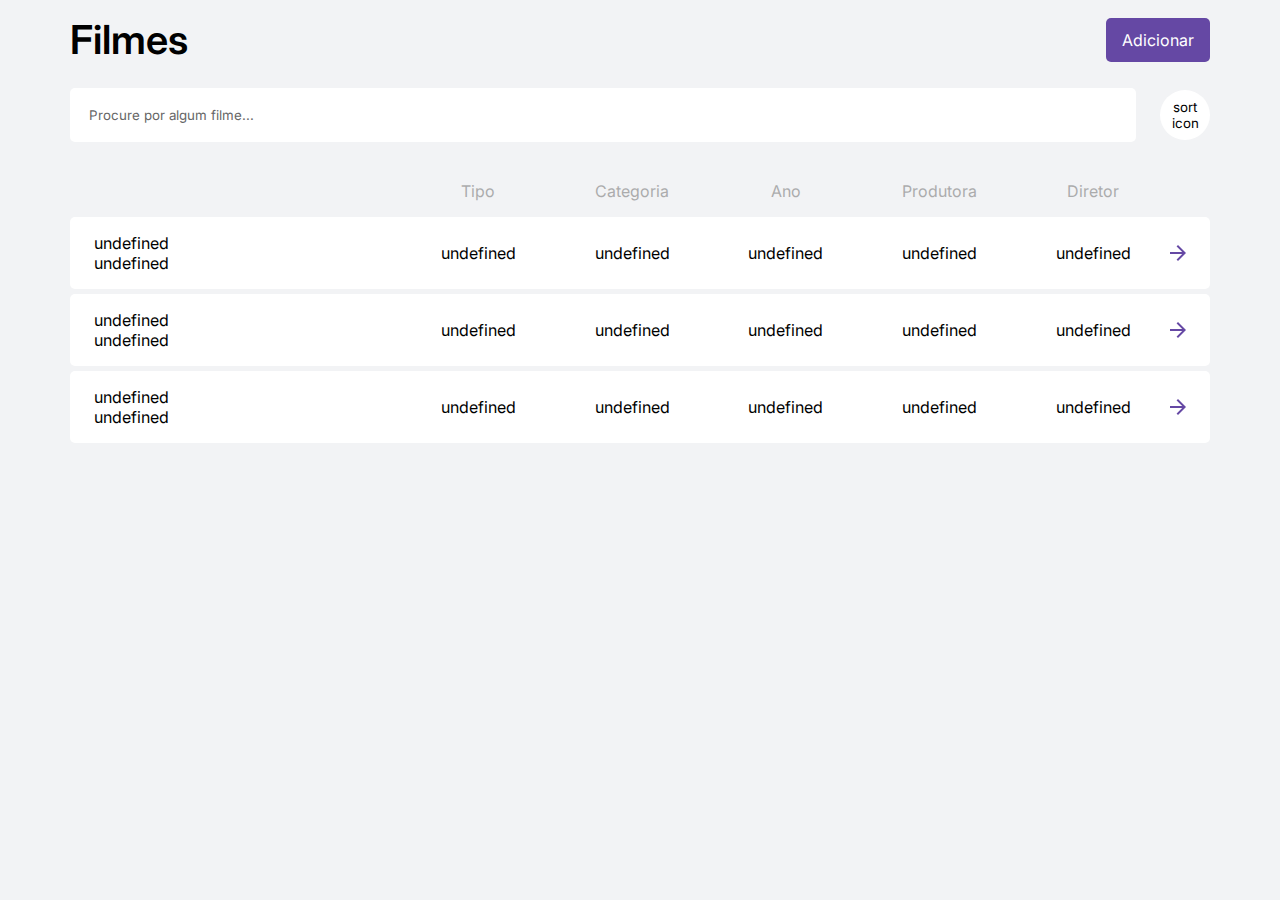
==== src/html/index.html @ e517c06e "add main page to the project" ====
<!DOCTYPE html>
<html lang="en">

  <head>
    <meta charset="UTF-8">
    <meta http-equiv="X-UA-Compatible" content="IE=edge">
    <meta name="viewport" content="width=device-width, initial-scale=1.0">
    <title>Catálogo de filmes</title>
    <link rel="preconnect" href="https://fonts.gstatic.com">
    <link href="https://fonts.googleapis.com/css2?family=Inter:wght@400;500;600&display=swap" rel="stylesheet">
    <link rel="stylesheet" href="../css/global.css">
    <script src="../script/ListItem.js"></script>
  </head>

  <body>
    <div class="horizontal-container">
      <h1>Filmes</h1>
      <button class="add-button">Adicionar</button>
    </div>
    <div class="filter-container">
      <input type="text" placeholder="Procure por algum filme...">
      <div class="show-desktop">
        <button class="sort-button">
          sort icon
        </button>
      </div>
    </div>
    <div class="list-container">
      <div class="header hide-md">
        <div></div>
        <div >Tipo</div>
        <div>Categoria</div>
        <div>Ano</div>
        <div>Produtora</div>
        <div>Diretor</div>
        <div class="arrow-container"></div>
      </div>
      <list-item name='abacate' />
      <list-item />
      <list-item />
    </div>
  </body>

</html>
---- src/css/global.css ----
* {
  margin: 0;
  padding: 0;
  font-family: 'Inter', sans-serif;
  border: none;
}

body {
  max-width: 1140px;
  margin: 0 auto;
  padding: 1rem 0;
  background: #F2F3F5;
}

@media screen and (max-width: 720px) {
  body {
    padding: 1rem 1rem;
  }
}

@media screen and (max-width: 720px) {
  .hide-md {
    display: none !important;
  }
}

.horizontal-container {
  display: flex;
  align-items: center;
  justify-content: space-between;
}

h1 {
  font-weight: 600;
  font-size: 40px;
  line-height: 48px;
  color: #000000;
}

.add-button {
  font-weight: 400;
  font-size: 16px;
  line-height: 19px;
  color: #FFFFFF;
  padding: 0.8rem 1rem;
  background-color: #6548A4;
  border-radius: 5px;
}

.filter-container {
  margin: 1.5rem 0;
  display: flex;
  align-items: center;
  justify-content: space-between;
}

.filter-container > input {
  padding: 1.2rem;
  background: #FFFFFF;
  color: #000000;
  flex: 1;
  margin-right: 1.5rem;
  border-radius: 5px;
}

.filter-container > input::placeholder {
  color: #666;
}

.filter-container > div > button {
  width: 50px;
  height: 50px;
  background: #fff;
  display: flex;
  align-items: center;
  justify-content: space-between;
  border-radius: 50%;
  cursor: pointer;
}

.list-container {
  display: flex;
  flex-direction: column;
  box-sizing: border-box;
}

.list-container .header {
  display: flex;
  width: 100%;
  justify-content: space-between;
  align-items: center;
  font-style: normal;
  font-weight: 400;
  font-size: 16px;
  line-height: 19px;
  color: #666666;
  opacity: 0.5;
  padding: 1rem 1.5rem;
  box-sizing: border-box;
}

.list-container .list-item {
  display: flex;
  width: 100%;
  justify-content: space-between;
  align-items: center;
  background-color: #fff;
  border-radius: 5px;
  margin-bottom: 0.5rem;
  padding: 1rem 1.5rem;  
  box-sizing: border-box;
  margin-bottom: 0.3rem;
  cursor: pointer;
}

.list-container .header > div:not(:last-child) {
  width: 100%;
  flex: 1;
  text-align: center;
}

.list-container .list-item > div:not(:last-child)  {
  width: 100%;
  flex: 1;
  text-align: center;
}

.list-container .header > div:first-child {
  width: 100%;
  flex: 2;
  text-align: left;
}

.list-container .list-item > div:first-child {
  width: 100%;
  flex: 2;
  text-align: left;
}

.arrow-container {
  flex-grow: initial;
  width: 16px !important;
  height: 16px;
}

.arrow-container > img {
  width: 16px !important;
  height: 16px;
}
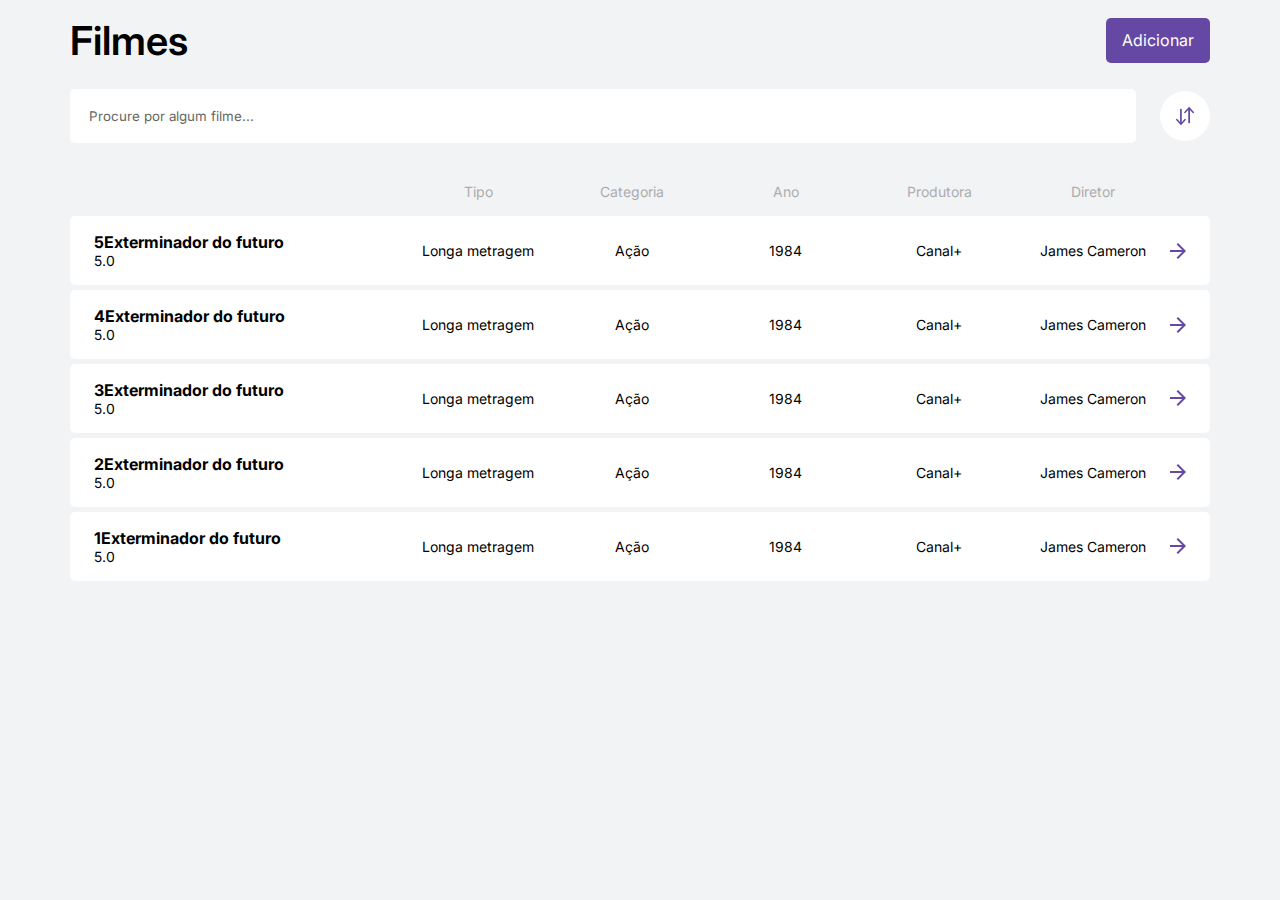
==== commit e11cbcc4: "add details, sort and filter" ====
--- a/src/html/index.html
+++ b/src/html/index.html
@@ -9,7 +9,7 @@
     <link rel="preconnect" href="https://fonts.gstatic.com">
     <link href="https://fonts.googleapis.com/css2?family=Inter:wght@400;500;600&display=swap" rel="stylesheet">
     <link rel="stylesheet" href="../css/global.css">
-    <script src="../script/ListItem.js"></script>
+    <script src="../script/ListItem.js"></script>    
   </head>
 
   <body>
@@ -18,10 +18,10 @@
       <button class="add-button">Adicionar</button>
     </div>
     <div class="filter-container">
-      <input type="text" placeholder="Procure por algum filme...">
+      <input class="text-input" type="text" placeholder="Procure por algum filme..." oninput="onFilterChange(this.value)">
       <div class="show-desktop">
-        <button class="sort-button">
-          sort icon
+        <button class="sort-button" onclick="onSortButtonClick()">
+          <img src="../assets/sort.png" alt="Ordenar"/>
         </button>
       </div>
     </div>
@@ -35,10 +35,9 @@
         <div>Diretor</div>
         <div class="arrow-container"></div>
       </div>
-      <list-item name='abacate' />
-      <list-item />
-      <list-item />
+      <div id="items"></div>
     </div>
   </body>
+  <script src="../script/index.js"></script>
 
 </html>--- a/src/css/global.css
+++ b/src/css/global.css
@@ -33,8 +33,13 @@
 h1 {
   font-weight: 600;
   font-size: 40px;
-  line-height: 48px;
   color: #000000;
+}
+
+@media screen and (max-width: 720px) {
+  h1 {
+    font-size: 20px;
+  }
 }
 
 .add-button {
@@ -54,7 +59,7 @@
   justify-content: space-between;
 }
 
-.filter-container > input {
+.text-input {
   padding: 1.2rem;
   background: #FFFFFF;
   color: #000000;
@@ -63,19 +68,23 @@
   border-radius: 5px;
 }
 
-.filter-container > input::placeholder {
+.text-input::placeholder {
   color: #666;
 }
 
-.filter-container > div > button {
+.filter-container .sort-button {
   width: 50px;
   height: 50px;
   background: #fff;
   display: flex;
   align-items: center;
-  justify-content: space-between;
+  justify-content: center;
   border-radius: 50%;
   cursor: pointer;
+}
+
+.filter-container .sort-button > img {
+  height: 18px;
 }
 
 .list-container {
@@ -91,8 +100,7 @@
   align-items: center;
   font-style: normal;
   font-weight: 400;
-  font-size: 16px;
-  line-height: 19px;
+  font-size: 14px;
   color: #666666;
   opacity: 0.5;
   padding: 1rem 1.5rem;
@@ -111,6 +119,7 @@
   box-sizing: border-box;
   margin-bottom: 0.3rem;
   cursor: pointer;
+  font-size: 14px;
 }
 
 .list-container .header > div:not(:last-child) {
@@ -137,6 +146,11 @@
   text-align: left;
 }
 
+.list-container .list-item > div:first-child > .name {
+  font-weight: bold;
+  font-size: 16px;
+}
+
 .arrow-container {
   flex-grow: initial;
   width: 16px !important;
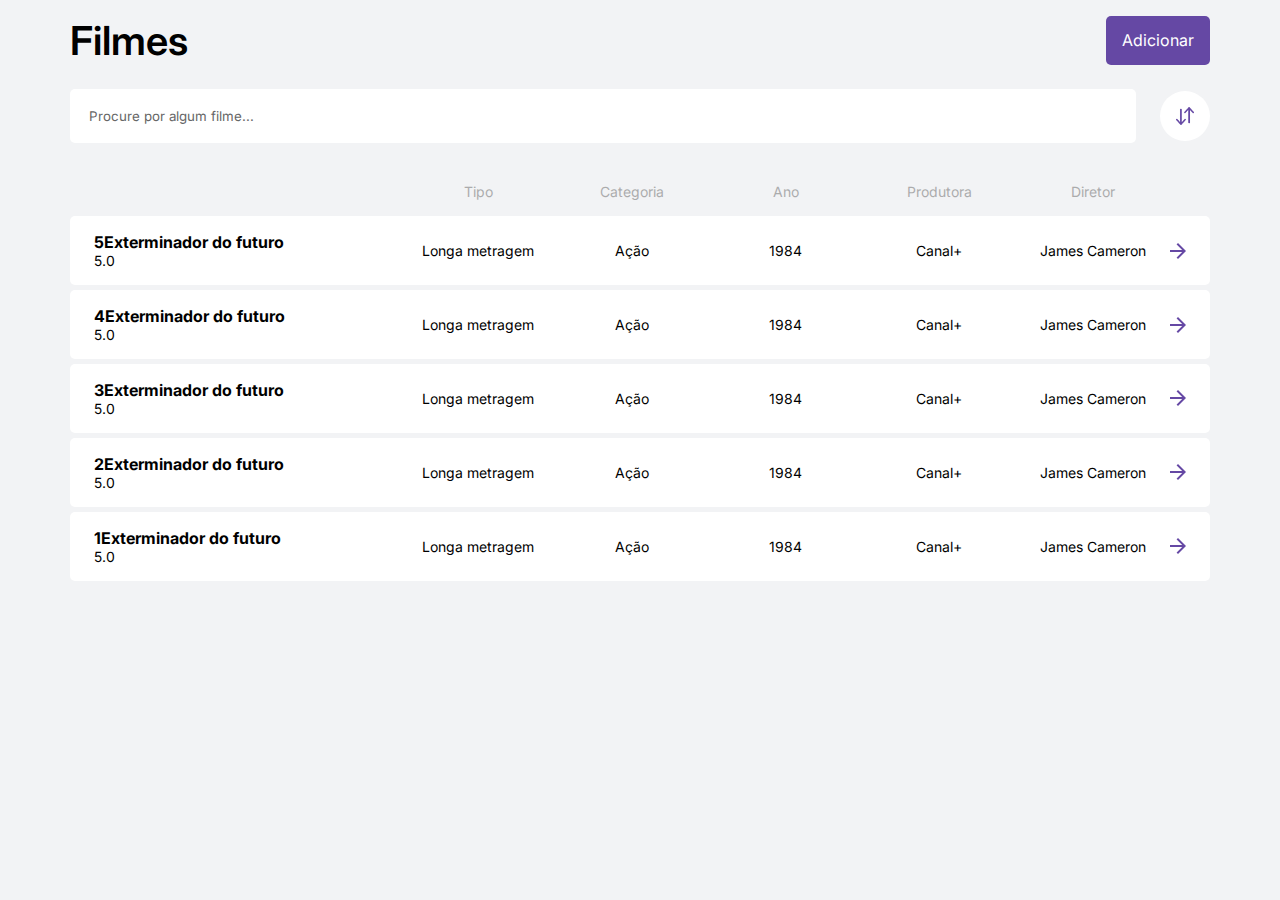
==== commit 8dd940f5: "Extract home css from global to home css" ====
--- a/src/html/index.html
+++ b/src/html/index.html
@@ -9,13 +9,14 @@
     <link rel="preconnect" href="https://fonts.gstatic.com">
     <link href="https://fonts.googleapis.com/css2?family=Inter:wght@400;500;600&display=swap" rel="stylesheet">
     <link rel="stylesheet" href="../css/global.css">
+    <link rel="stylesheet" href="../css/home.css">
     <script src="../script/ListItem.js"></script>    
   </head>
 
   <body>
     <div class="horizontal-container">
       <h1>Filmes</h1>
-      <button class="add-button">Adicionar</button>
+      <button class="highlight-button">Adicionar</button>
     </div>
     <div class="filter-container">
       <input class="text-input" type="text" placeholder="Procure por algum filme..." oninput="onFilterChange(this.value)">
--- a/src/css/global.css
+++ b/src/css/global.css
@@ -42,7 +42,7 @@
   }
 }
 
-.add-button {
+.highlight-button {
   font-weight: 400;
   font-size: 16px;
   line-height: 19px;
@@ -50,16 +50,11 @@
   padding: 0.8rem 1rem;
   background-color: #6548A4;
   border-radius: 5px;
-}
-
-.filter-container {
-  margin: 1.5rem 0;
-  display: flex;
-  align-items: center;
-  justify-content: space-between;
+  align-self: stretch;
 }
 
 .text-input {
+  width: 100%;
   padding: 1.2rem;
   background: #FFFFFF;
   color: #000000;
@@ -70,94 +65,4 @@
 
 .text-input::placeholder {
   color: #666;
-}
-
-.filter-container .sort-button {
-  width: 50px;
-  height: 50px;
-  background: #fff;
-  display: flex;
-  align-items: center;
-  justify-content: center;
-  border-radius: 50%;
-  cursor: pointer;
-}
-
-.filter-container .sort-button > img {
-  height: 18px;
-}
-
-.list-container {
-  display: flex;
-  flex-direction: column;
-  box-sizing: border-box;
-}
-
-.list-container .header {
-  display: flex;
-  width: 100%;
-  justify-content: space-between;
-  align-items: center;
-  font-style: normal;
-  font-weight: 400;
-  font-size: 14px;
-  color: #666666;
-  opacity: 0.5;
-  padding: 1rem 1.5rem;
-  box-sizing: border-box;
-}
-
-.list-container .list-item {
-  display: flex;
-  width: 100%;
-  justify-content: space-between;
-  align-items: center;
-  background-color: #fff;
-  border-radius: 5px;
-  margin-bottom: 0.5rem;
-  padding: 1rem 1.5rem;  
-  box-sizing: border-box;
-  margin-bottom: 0.3rem;
-  cursor: pointer;
-  font-size: 14px;
-}
-
-.list-container .header > div:not(:last-child) {
-  width: 100%;
-  flex: 1;
-  text-align: center;
-}
-
-.list-container .list-item > div:not(:last-child)  {
-  width: 100%;
-  flex: 1;
-  text-align: center;
-}
-
-.list-container .header > div:first-child {
-  width: 100%;
-  flex: 2;
-  text-align: left;
-}
-
-.list-container .list-item > div:first-child {
-  width: 100%;
-  flex: 2;
-  text-align: left;
-}
-
-.list-container .list-item > div:first-child > .name {
-  font-weight: bold;
-  font-size: 16px;
-}
-
-.arrow-container {
-  flex-grow: initial;
-  width: 16px !important;
-  height: 16px;
-}
-
-.arrow-container > img {
-  width: 16px !important;
-  height: 16px;
 }--- a/src/css/home.css
+++ b/src/css/home.css
@@ -0,0 +1,96 @@
+.filter-container {
+  margin: 1.5rem 0;
+  display: flex;
+  align-items: center;
+  justify-content: space-between;
+}
+
+.filter-container .sort-button {
+  width: 50px;
+  height: 50px;
+  background: #fff;
+  display: flex;
+  align-items: center;
+  justify-content: center;
+  border-radius: 50%;
+  cursor: pointer;
+}
+
+.filter-container .sort-button > img {
+  height: 18px;
+}
+
+.list-container {
+  display: flex;
+  flex-direction: column;
+  box-sizing: border-box;
+}
+
+.list-container .header {
+  display: flex;
+  width: 100%;
+  justify-content: space-between;
+  align-items: center;
+  font-style: normal;
+  font-weight: 400;
+  font-size: 14px;
+  color: #666666;
+  opacity: 0.5;
+  padding: 1rem 1.5rem;
+  box-sizing: border-box;
+}
+
+.list-container .list-item {
+  display: flex;
+  width: 100%;
+  justify-content: space-between;
+  align-items: center;
+  background-color: #fff;
+  border-radius: 5px;
+  margin-bottom: 0.5rem;
+  padding: 1rem 1.5rem;  
+  box-sizing: border-box;
+  margin-bottom: 0.3rem;
+  cursor: pointer;
+  font-size: 14px;
+}
+
+.list-container .header > div:not(:last-child) {
+  width: 100%;
+  flex: 1;
+  text-align: center;
+}
+
+.list-container .list-item > div:not(:last-child)  {
+  width: 100%;
+  flex: 1;
+  text-align: center;
+}
+
+.list-container .header > div:first-child {
+  width: 100%;
+  flex: 2;
+  text-align: left;
+}
+
+.list-container .list-item > div:first-child {
+  width: 100%;
+  flex: 2;
+  text-align: left;
+}
+
+.list-container .list-item > div:first-child > .name {
+  font-weight: bold;
+  font-size: 16px;
+}
+
+.arrow-container {
+  flex-grow: initial;
+  width: 16px !important;
+  height: 16px;
+}
+
+.arrow-container > img {
+  width: 16px !important;
+  height: 16px;
+}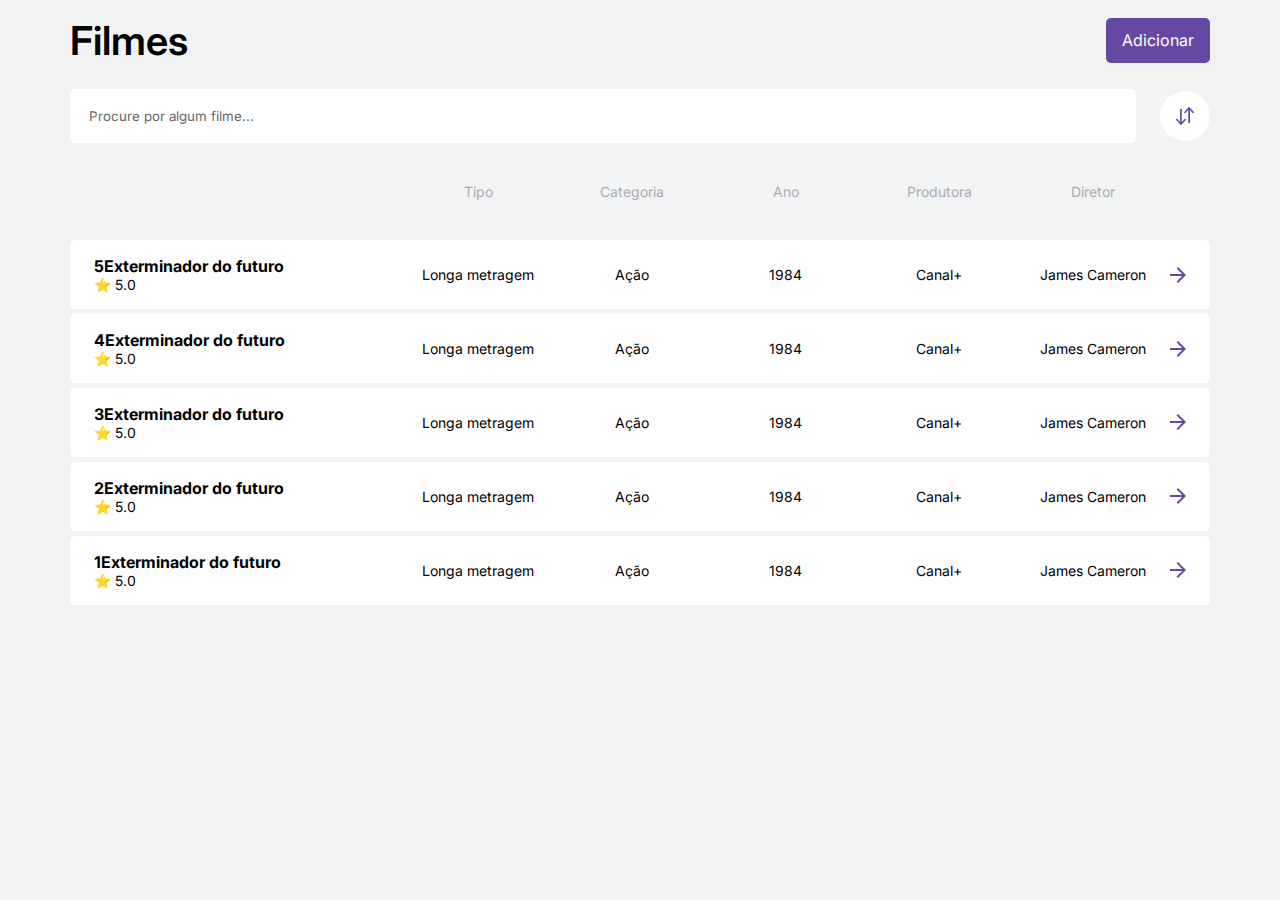
==== commit 20696e05: "Added create page to the project" ====
--- a/src/html/index.html
+++ b/src/html/index.html
@@ -10,16 +10,18 @@
     <link href="https://fonts.googleapis.com/css2?family=Inter:wght@400;500;600&display=swap" rel="stylesheet">
     <link rel="stylesheet" href="../css/global.css">
     <link rel="stylesheet" href="../css/home.css">
-    <script src="../script/ListItem.js"></script>    
+    <script src="../script/components/ListItem.js"></script>
   </head>
 
   <body>
     <div class="horizontal-container">
       <h1>Filmes</h1>
-      <button class="highlight-button">Adicionar</button>
+      <a href="./create.html">
+        <button class="highlight-button">Adicionar</button>
+      </a>
     </div>
     <div class="filter-container">
-      <input class="text-input" type="text" placeholder="Procure por algum filme..." oninput="onFilterChange(this.value)">
+      <input class="text-input margin-right" type="text" placeholder="Procure por algum filme..." oninput="onFilterChange(this.value)">
       <div class="show-desktop">
         <button class="sort-button" onclick="onSortButtonClick()">
           <img src="../assets/sort.png" alt="Ordenar"/>
@@ -29,7 +31,7 @@
     <div class="list-container">
       <div class="header hide-md">
         <div></div>
-        <div >Tipo</div>
+        <div>Tipo</div>
         <div>Categoria</div>
         <div>Ano</div>
         <div>Produtora</div>
--- a/src/css/global.css
+++ b/src/css/global.css
@@ -30,6 +30,24 @@
   justify-content: space-between;
 }
 
+.header {
+  display: flex;
+  align-items: center;
+  margin-bottom: 1.5rem;
+}
+
+.header img {
+  margin-right: 1rem;
+  transform: rotate(180deg);
+  height: 24px;
+}
+
+@media screen and (max-width: 720px) {
+  .header img {
+    height: 16px;
+  }
+}
+
 h1 {
   font-weight: 600;
   font-size: 40px;
@@ -51,6 +69,7 @@
   background-color: #6548A4;
   border-radius: 5px;
   align-self: stretch;
+  cursor: pointer;
 }
 
 .text-input {
@@ -59,8 +78,18 @@
   background: #FFFFFF;
   color: #000000;
   flex: 1;
+  box-sizing: border-box;
+  border-radius: 5px;
+}
+
+.text-input.margin-right {
   margin-right: 1.5rem;
-  border-radius: 5px;
+}
+
+label {
+  font-size: 0.875rem;
+  color: #666666; 
+  margin-bottom: 0.5rem;
 }
 
 .text-input::placeholder {
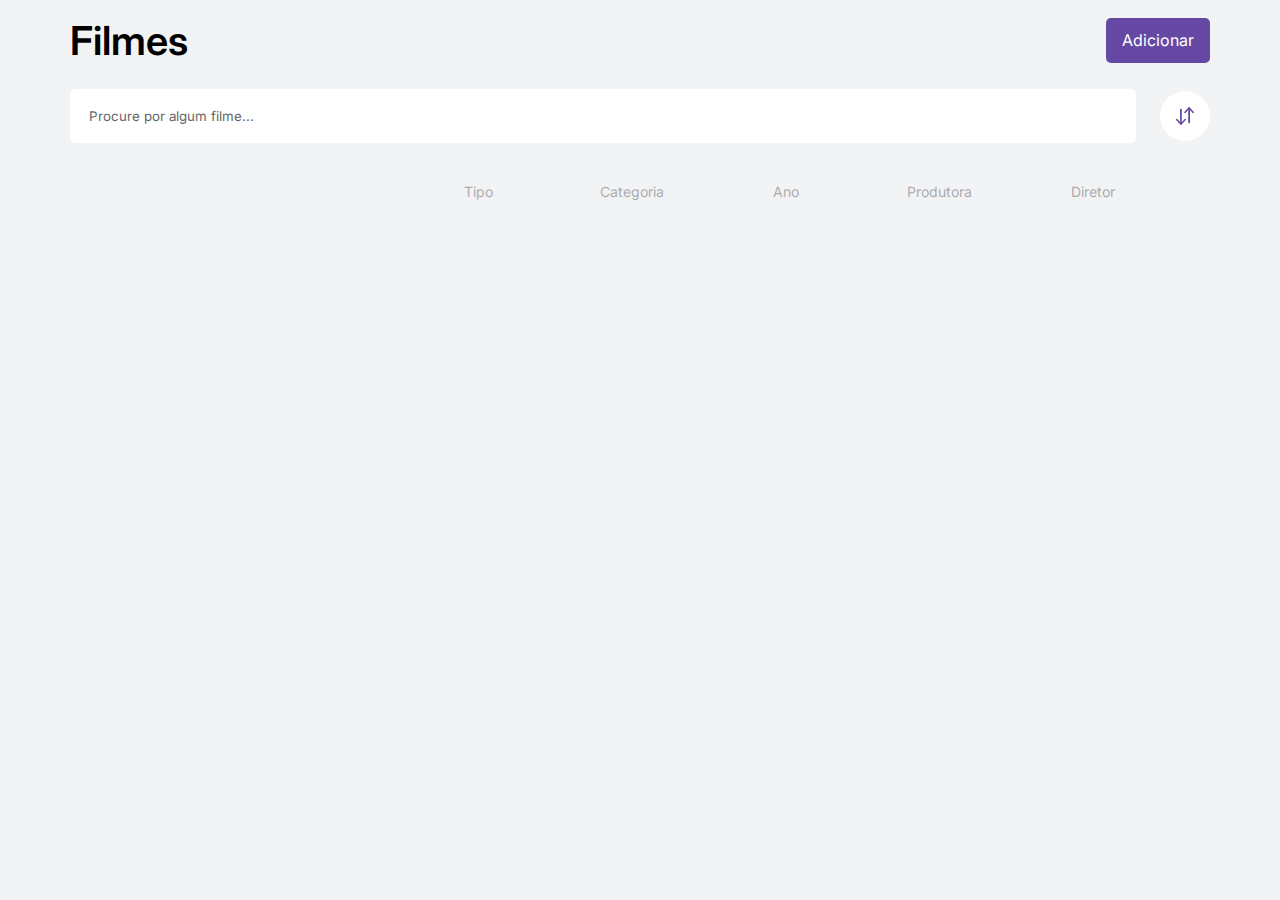
==== commit 295eeb7c: "Now we fetch items dinamically" ====
--- a/src/html/index.html
+++ b/src/html/index.html
@@ -10,6 +10,7 @@
     <link href="https://fonts.googleapis.com/css2?family=Inter:wght@400;500;600&display=swap" rel="stylesheet">
     <link rel="stylesheet" href="../css/global.css">
     <link rel="stylesheet" href="../css/home.css">
+    <script src="../script/api-connection/api.js"></script>
     <script src="../script/components/ListItem.js"></script>
   </head>
 
--- a/src/css/global.css
+++ b/src/css/global.css
@@ -82,6 +82,15 @@
   border-radius: 5px;
 }
 
+.text-input.disable {
+  cursor: not-allowed;
+  background: #cacaca;
+}
+
+.text-input.error {
+  border: 1px solid red;
+}
+
 .text-input.margin-right {
   margin-right: 1.5rem;
 }
